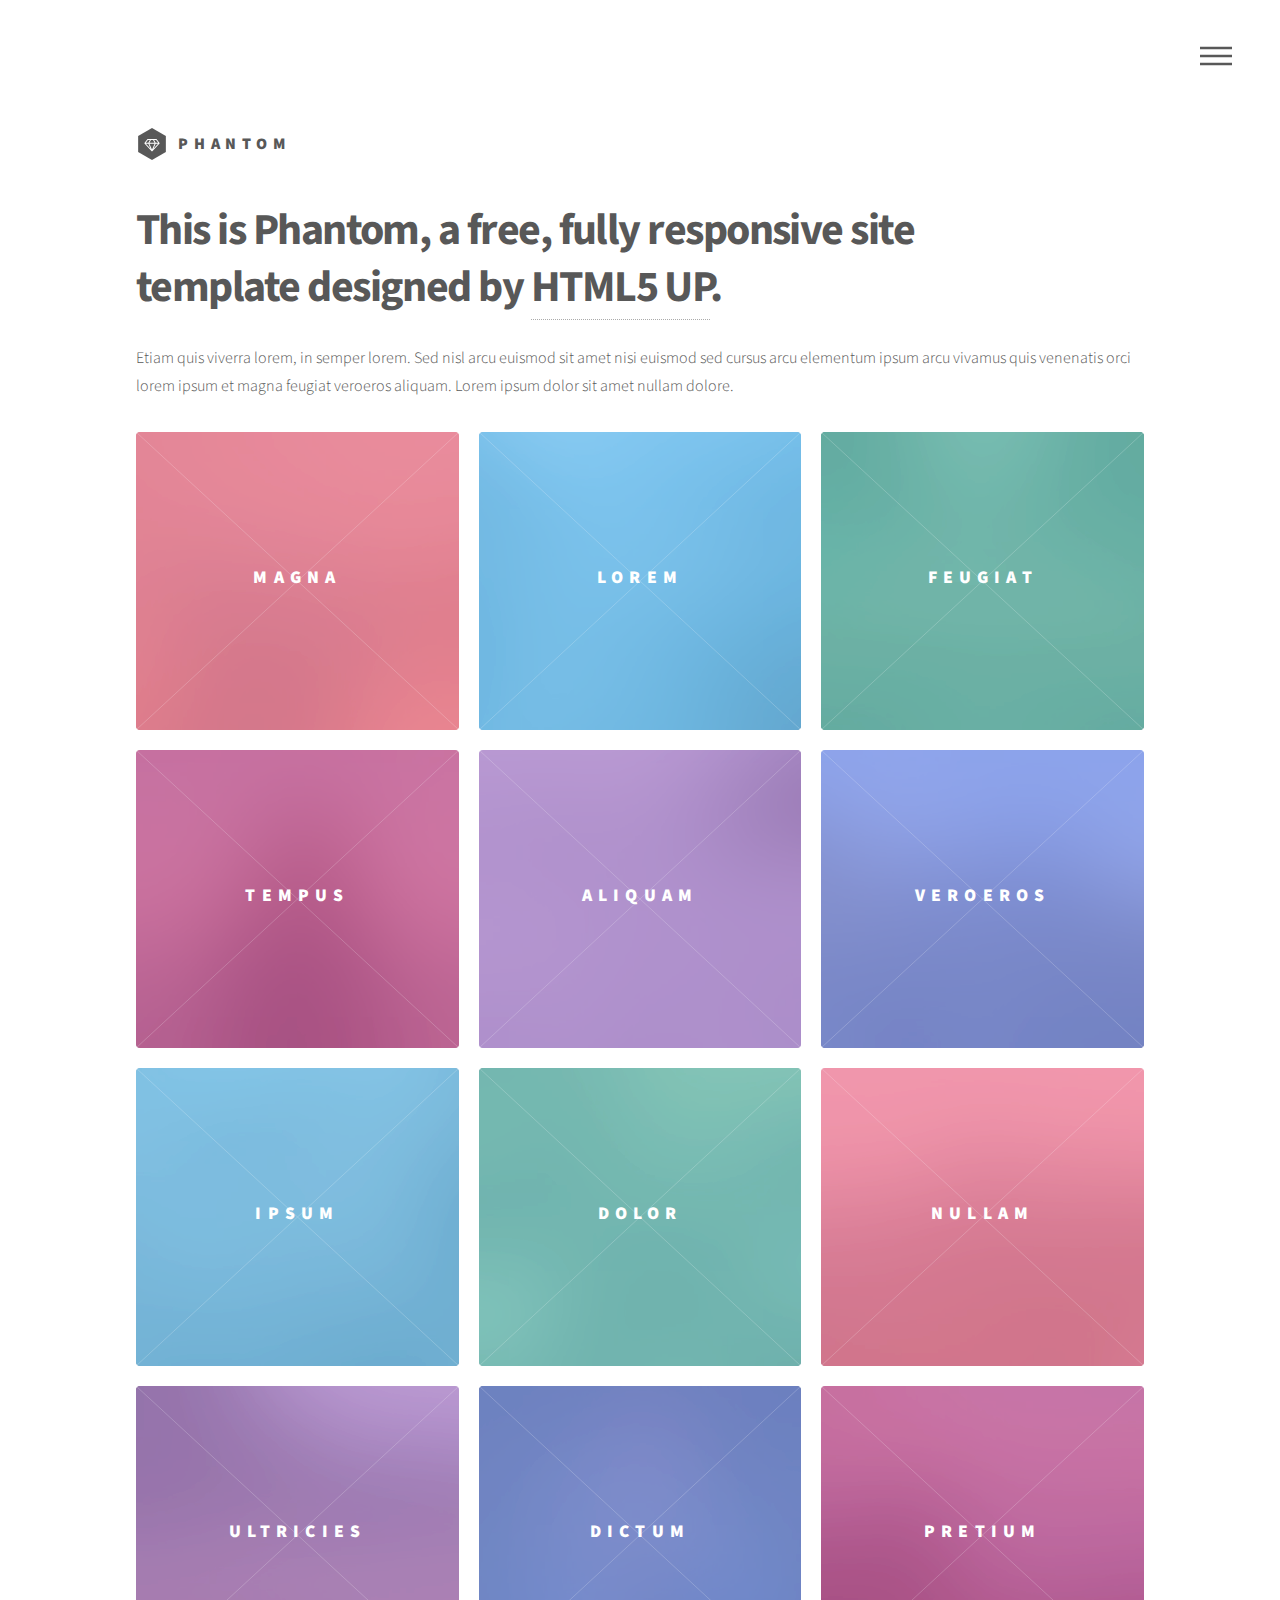
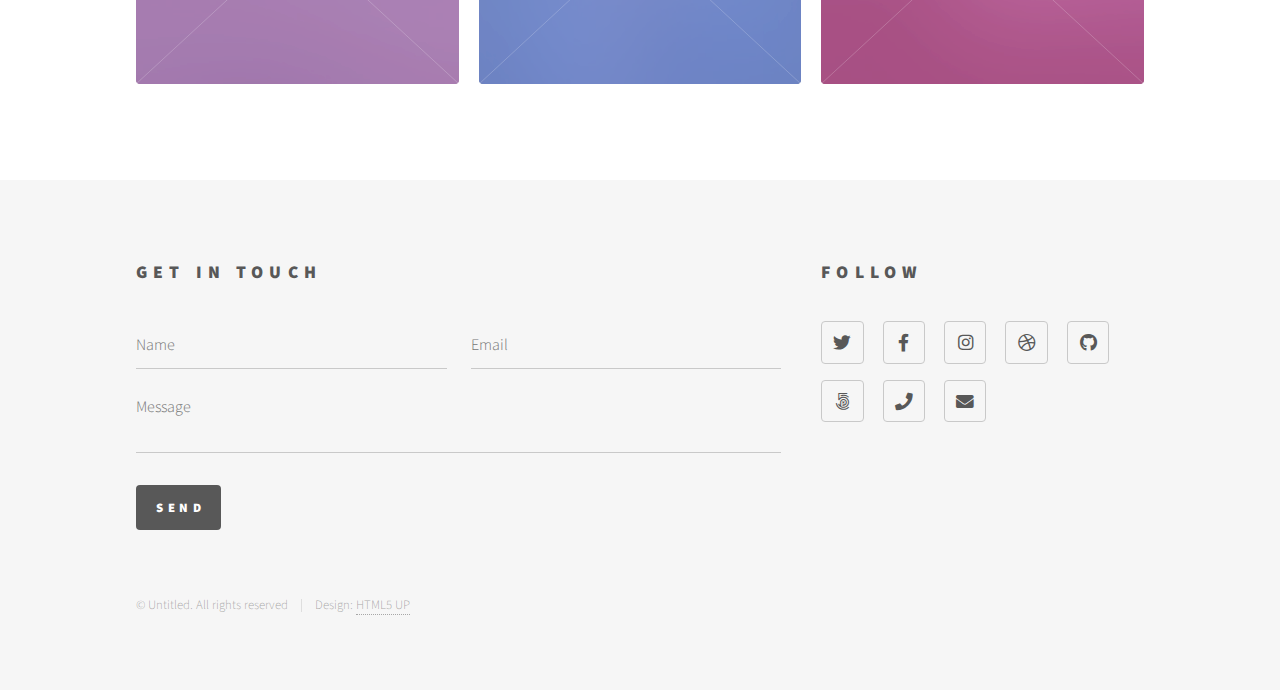
==== static/index.html @ f5cc44fc "20200305 1140" ====
<!DOCTYPE HTML>
<!--
	Phantom by HTML5 UP
	html5up.net | @ajlkn
	Free for personal and commercial use under the CCA 3.0 license (html5up.net/license)
-->
<html>
	<head>
		<title>Phantom by HTML5 UP</title>
		<meta charset="utf-8" />
		<meta name="viewport" content="width=device-width, initial-scale=1, user-scalable=no" />
		<link rel="stylesheet" href="/static/assets/css/main.css" />
		<noscript><link rel="stylesheet" href="/static/assets/css/noscript.css" /></noscript>
	</head>
	<body class="is-preload">
		<!-- Wrapper -->
			<div id="wrapper">

				<!-- Header -->
					<header id="header">
						<div class="inner">

							<!-- Logo -->
								<a href="/static/index.html" class="logo">
									<span class="symbol"><img src="/static/images/logo.svg" alt="" /></span><span class="title">Phantom</span>
								</a>

							<!-- Nav -->
								<nav>
									<ul>
										<li><a href="#menu">Menu</a></li>
									</ul>
								</nav>

						</div>
					</header>

				<!-- Menu -->
					<nav id="menu">
						<h2>Menu</h2>
						<ul>
							<li><a href="/static/index.html">Home</a></li>
							<li><a href="/static/generic.html">Ipsum veroeros</a></li>
							<li><a href="/static/generic.html">Tempus etiam</a></li>
							<li><a href="/static/generic.html">Consequat dolor</a></li>
							<li><a href="/static/elements.html">/static/elements</a></li>
						</ul>
					</nav>

				<!-- Main -->
					<div id="main">
						<div class="inner">
							<header>
								<h1>This is Phantom, a free, fully responsive site<br />
								template designed by <a href="http://html5up.net">HTML5 UP</a>.</h1>
								<p>Etiam quis viverra lorem, in semper lorem. Sed nisl arcu euismod sit amet nisi euismod sed cursus arcu elementum ipsum arcu vivamus quis venenatis orci lorem ipsum et magna feugiat veroeros aliquam. Lorem ipsum dolor sit amet nullam dolore.</p>
							</header>
							<section class="tiles">
								<article class="style1">
									<span class="image">
										<img src="/static/images/pic01.jpg" alt="" />
									</span>
									<a href="/static/generic.html">
										<h2>Magna</h2>
										<div class="content">
											<p>Sed nisl arcu euismod sit amet nisi lorem etiam dolor veroeros et feugiat.</p>
										</div>
									</a>
								</article>
								<article class="style2">
									<span class="image">
										<img src="/static/images/pic02.jpg" alt="" />
									</span>
									<a href="/static/generic.html">
										<h2>Lorem</h2>
										<div class="content">
											<p>Sed nisl arcu euismod sit amet nisi lorem etiam dolor veroeros et feugiat.</p>
										</div>
									</a>
								</article>
								<article class="style3">
									<span class="image">
										<img src="/static/images/pic03.jpg" alt="" />
									</span>
									<a href="/static/generic.html">
										<h2>Feugiat</h2>
										<div class="content">
											<p>Sed nisl arcu euismod sit amet nisi lorem etiam dolor veroeros et feugiat.</p>
										</div>
									</a>
								</article>
								<article class="style4">
									<span class="image">
										<img src="/static/images/pic04.jpg" alt="" />
									</span>
									<a href="/static/generic.html">
										<h2>Tempus</h2>
										<div class="content">
											<p>Sed nisl arcu euismod sit amet nisi lorem etiam dolor veroeros et feugiat.</p>
										</div>
									</a>
								</article>
								<article class="style5">
									<span class="image">
										<img src="/static/images/pic05.jpg" alt="" />
									</span>
									<a href="/static/generic.html">
										<h2>Aliquam</h2>
										<div class="content">
											<p>Sed nisl arcu euismod sit amet nisi lorem etiam dolor veroeros et feugiat.</p>
										</div>
									</a>
								</article>
								<article class="style6">
									<span class="image">
										<img src="/static/images/pic06.jpg" alt="" />
									</span>
									<a href="/static/generic.html">
										<h2>Veroeros</h2>
										<div class="content">
											<p>Sed nisl arcu euismod sit amet nisi lorem etiam dolor veroeros et feugiat.</p>
										</div>
									</a>
								</article>
								<article class="style2">
									<span class="image">
										<img src="/static/images/pic07.jpg" alt="" />
									</span>
									<a href="/static/generic.html">
										<h2>Ipsum</h2>
										<div class="content">
											<p>Sed nisl arcu euismod sit amet nisi lorem etiam dolor veroeros et feugiat.</p>
										</div>
									</a>
								</article>
								<article class="style3">
									<span class="image">
										<img src="/static/images/pic08.jpg" alt="" />
									</span>
									<a href="/static/generic.html">
										<h2>Dolor</h2>
										<div class="content">
											<p>Sed nisl arcu euismod sit amet nisi lorem etiam dolor veroeros et feugiat.</p>
										</div>
									</a>
								</article>
								<article class="style1">
									<span class="image">
										<img src="/static/images/pic09.jpg" alt="" />
									</span>
									<a href="/static/generic.html">
										<h2>Nullam</h2>
										<div class="content">
											<p>Sed nisl arcu euismod sit amet nisi lorem etiam dolor veroeros et feugiat.</p>
										</div>
									</a>
								</article>
								<article class="style5">
									<span class="image">
										<img src="/static/images/pic10.jpg" alt="" />
									</span>
									<a href="/static/generic.html">
										<h2>Ultricies</h2>
										<div class="content">
											<p>Sed nisl arcu euismod sit amet nisi lorem etiam dolor veroeros et feugiat.</p>
										</div>
									</a>
								</article>
								<article class="style6">
									<span class="image">
										<img src="/static/images/pic11.jpg" alt="" />
									</span>
									<a href="/static/generic.html">
										<h2>Dictum</h2>
										<div class="content">
											<p>Sed nisl arcu euismod sit amet nisi lorem etiam dolor veroeros et feugiat.</p>
										</div>
									</a>
								</article>
								<article class="style4">
									<span class="image">
										<img src="/static/images/pic12.jpg" alt="" />
									</span>
									<a href="/static/generic.html">
										<h2>Pretium</h2>
										<div class="content">
											<p>Sed nisl arcu euismod sit amet nisi lorem etiam dolor veroeros et feugiat.</p>
										</div>
									</a>
								</article>
							</section>
						</div>
					</div>

				<!-- Footer -->
					<footer id="footer">
						<div class="inner">
							<section>
								<h2>Get in touch</h2>
								<form method="post" action="#">
									<div class="fields">
										<div class="field half">
											<input type="text" name="name" id="name" placeholder="Name" />
										</div>
										<div class="field half">
											<input type="email" name="email" id="email" placeholder="Email" />
										</div>
										<div class="field">
											<textarea name="message" id="message" placeholder="Message"></textarea>
										</div>
									</div>
									<ul class="actions">
										<li><input type="submit" value="Send" class="primary" /></li>
									</ul>
								</form>
							</section>
							<section>
								<h2>Follow</h2>
								<ul class="icons">
									<li><a href="#" class="icon brands style2 fa-twitter"><span class="label">Twitter</span></a></li>
									<li><a href="#" class="icon brands style2 fa-facebook-f"><span class="label">Facebook</span></a></li>
									<li><a href="#" class="icon brands style2 fa-instagram"><span class="label">Instagram</span></a></li>
									<li><a href="#" class="icon brands style2 fa-dribbble"><span class="label">Dribbble</span></a></li>
									<li><a href="#" class="icon brands style2 fa-github"><span class="label">GitHub</span></a></li>
									<li><a href="#" class="icon brands style2 fa-500px"><span class="label">500px</span></a></li>
									<li><a href="#" class="icon solid style2 fa-phone"><span class="label">Phone</span></a></li>
									<li><a href="#" class="icon solid style2 fa-envelope"><span class="label">Email</span></a></li>
								</ul>
							</section>
							<ul class="copyright">
								<li>&copy; Untitled. All rights reserved</li><li>Design: <a href="http://html5up.net">HTML5 UP</a></li>
							</ul>
						</div>
					</footer>

			</div>

		<!-- Scripts -->
			<script src="/static/assets/js/jquery.min.js"></script>
			<script src="/static/assets/js/browser.min.js"></script>
			<script src="/static/assets/js/breakpoints.min.js"></script>
			<script src="/static/assets/js/util.js"></script>
			<script src="/static/assets/js/main.js"></script>

	</body>
</html>
---- static/assets/css/main.css ----
@import url(fontawesome-all.min.css);
@import url("https://fonts.googleapis.com/css?family=Source+Sans+Pro:300,700,900");

/*
	Phantom by HTML5 UP
	html5up.net | @ajlkn
	Free for personal and commercial use under the CCA 3.0 license (html5up.net/license)
*/

html, body, div, span, applet, object,
iframe, h1, h2, h3, h4, h5, h6, p, blockquote,
pre, a, abbr, acronym, address, big, cite,
code, del, dfn, em, img, ins, kbd, q, s, samp,
small, strike, strong, sub, sup, tt, var, b,
u, i, center, dl, dt, dd, ol, ul, li, fieldset,
form, label, legend, table, caption, tbody,
tfoot, thead, tr, th, td, article, aside,
canvas, details, embed, figure, figcaption,
footer, header, hgroup, menu, nav, output, ruby,
section, summary, time, mark, audio, video {
	margin: 0;
	padding: 0;
	border: 0;
	font-size: 100%;
	font: inherit;
	vertical-align: baseline;}

article, aside, details, figcaption, figure,
footer, header, hgroup, menu, nav, section {
	display: block;}

body {
	line-height: 1;
}

ol, ul {
	list-style: none;
}

blockquote, q {
	quotes: none;
}

	blockquote:before, blockquote:after, q:before, q:after {
		content: '';
		content: none;
	}

table {
	border-collapse: collapse;
	border-spacing: 0;
}

body {
	-webkit-text-size-adjust: none;
}

mark {
	background-color: transparent;
	color: inherit;
}

input::-moz-focus-inner {
	border: 0;
	padding: 0;
}

input, select, textarea {
	-moz-appearance: none;
	-webkit-appearance: none;
	-ms-appearance: none;
	appearance: none;
}

/* Basic */

	@-ms-viewport {
		width: device-width;
	}

	body {
		-ms-overflow-style: scrollbar;
	}

	@media screen and (max-width: 480px) {

		html, body {
			min-width: 320px;
		}

	}

	html {
		box-sizing: border-box;
	}

	*, *:before, *:after {
		box-sizing: inherit;
	}

	body {
		background: #ffffff;
	}

		body.is-preload *, body.is-preload *:before, body.is-preload *:after {
			-moz-animation: none !important;
			-webkit-animation: none !important;
			-ms-animation: none !important;
			animation: none !important;
			-moz-transition: none !important;
			-webkit-transition: none !important;
			-ms-transition: none !important;
			transition: none !important;
		}

/* Type */

	body, input, select, textarea {
		color: #585858;
		font-family: "Source Sans Pro", Helvetica, sans-serif;
		font-size: 16pt;
		font-weight: 300;
		line-height: 1.75;
	}

		@media screen and (max-width: 1680px) {

			body, input, select, textarea {
				font-size: 14pt;
			}

		}

		@media screen and (max-width: 1280px) {

			body, input, select, textarea {
				font-size: 12pt;
			}

		}

	a {
		-moz-transition: border-bottom-color 0.2s ease, color 0.2s ease;
		-webkit-transition: border-bottom-color 0.2s ease, color 0.2s ease;
		-ms-transition: border-bottom-color 0.2s ease, color 0.2s ease;
		transition: border-bottom-color 0.2s ease, color 0.2s ease;
		text-decoration: none;
		color: #585858;
		border-bottom: dotted 1px rgba(88, 88, 88, 0.5);
	}

		a:hover {
			border-bottom-color: transparent;
			color: #f2849e !important;
		}

	strong, b {
		font-weight: 900;
	}

	em, i {
		font-style: italic;
	}

	p {
		margin: 0 0 2em 0;
	}

	h1 {
		font-size: 2.75em;
		font-weight: 700;
		line-height: 1.3;
		margin: 0 0 1em 0;
		letter-spacing: -0.035em;
	}

		h1 a {
			color: inherit;
		}

		@media screen and (max-width: 736px) {

			h1 {
				font-size: 2em;
				margin: 0 0 1em 0;
			}

		}

		@media screen and (max-width: 360px) {

			h1 {
				font-size: 1.75em;
			}

		}

	h2, h3, h4, h5, h6 {
		font-weight: 900;
		line-height: 1.5;
		margin: 0 0 2em 0;
		text-transform: uppercase;
		letter-spacing: 0.35em;
	}

		h2 a, h3 a, h4 a, h5 a, h6 a {
			color: inherit;
		}

	h2 {
		font-size: 1.1em;
	}

	h3 {
		font-size: 1em;
	}

	h4 {
		font-size: 0.8em;
	}

	h5 {
		font-size: 0.8em;
	}

	h6 {
		font-size: 0.8em;
	}

	@media screen and (max-width: 980px) {

		h1 br, h2 br, h3 br, h4 br, h5 br, h6 br {
			display: none;
		}

	}

	@media screen and (max-width: 736px) {

		h2 {
			font-size: 1em;
		}

		h3 {
			font-size: 0.8em;
		}

	}

	sub {
		font-size: 0.8em;
		position: relative;
		top: 0.5em;
	}

	sup {
		font-size: 0.8em;
		position: relative;
		top: -0.5em;
	}

	blockquote {
		border-left: solid 4px #c9c9c9;
		font-style: italic;
		margin: 0 0 2em 0;
		padding: 0.5em 0 0.5em 2em;
	}

	code {
		background: rgba(144, 144, 144, 0.075);
		border-radius: 4px;
		border: solid 1px #c9c9c9;
		font-family: "Courier New", monospace;
		font-size: 0.9em;
		margin: 0 0.25em;
		padding: 0.25em 0.65em;
	}

	pre {
		-webkit-overflow-scrolling: touch;
		font-family: "Courier New", monospace;
		font-size: 0.9em;
		margin: 0 0 2em 0;
	}

		pre code {
			display: block;
			line-height: 1.75;
			padding: 1em 1.5em;
			overflow-x: auto;
		}

	hr {
		border: 0;
		border-bottom: solid 1px #c9c9c9;
		margin: 2em 0;
	}

		hr.major {
			margin: 3em 0;
		}

	.align-left {
		text-align: left;
	}

	.align-center {
		text-align: center;
	}

	.align-right {
		text-align: right;
	}

/* Row */

	.row {
		display: flex;
		flex-wrap: wrap;
		box-sizing: border-box;
		align-items: stretch;
	}

		.row > * {
			box-sizing: border-box;
		}

		.row.gtr-uniform > * > :last-child {
			margin-bottom: 0;
		}

		.row.aln-left {
			justify-content: flex-start;
		}

		.row.aln-center {
			justify-content: center;
		}

		.row.aln-right {
			justify-content: flex-end;
		}

		.row.aln-top {
			align-items: flex-start;
		}

		.row.aln-middle {
			align-items: center;
		}

		.row.aln-bottom {
			align-items: flex-end;
		}

		.row > .imp {
			order: -1;
		}

		.row > .col-1 {
			width: 8.33333%;
		}

		.row > .off-1 {
			margin-left: 8.33333%;
		}

		.row > .col-2 {
			width: 16.66667%;
		}

		.row > .off-2 {
			margin-left: 16.66667%;
		}

		.row > .col-3 {
			width: 25%;
		}

		.row > .off-3 {
			margin-left: 25%;
		}

		.row > .col-4 {
			width: 33.33333%;
		}

		.row > .off-4 {
			margin-left: 33.33333%;
		}

		.row > .col-5 {
			width: 41.66667%;
		}

		.row > .off-5 {
			margin-left: 41.66667%;
		}

		.row > .col-6 {
			width: 50%;
		}

		.row > .off-6 {
			margin-left: 50%;
		}

		.row > .col-7 {
			width: 58.33333%;
		}

		.row > .off-7 {
			margin-left: 58.33333%;
		}

		.row > .col-8 {
			width: 66.66667%;
		}

		.row > .off-8 {
			margin-left: 66.66667%;
		}

		.row > .col-9 {
			width: 75%;
		}

		.row > .off-9 {
			margin-left: 75%;
		}

		.row > .col-10 {
			width: 83.33333%;
		}

		.row > .off-10 {
			margin-left: 83.33333%;
		}

		.row > .col-11 {
			width: 91.66667%;
		}

		.row > .off-11 {
			margin-left: 91.66667%;
		}

		.row > .col-12 {
			width: 100%;
		}

		.row > .off-12 {
			margin-left: 100%;
		}

		.row.gtr-0 {
			margin-top: 0;
			margin-left: 0em;
		}

			.row.gtr-0 > * {
				padding: 0 0 0 0em;
			}

			.row.gtr-0.gtr-uniform {
				margin-top: 0em;
			}

				.row.gtr-0.gtr-uniform > * {
					padding-top: 0em;
				}

		.row.gtr-25 {
			margin-top: 0;
			margin-left: -0.5em;
		}

			.row.gtr-25 > * {
				padding: 0 0 0 0.5em;
			}

			.row.gtr-25.gtr-uniform {
				margin-top: -0.5em;
			}

				.row.gtr-25.gtr-uniform > * {
					padding-top: 0.5em;
				}

		.row.gtr-50 {
			margin-top: 0;
			margin-left: -1em;
		}

			.row.gtr-50 > * {
				padding: 0 0 0 1em;
			}

			.row.gtr-50.gtr-uniform {
				margin-top: -1em;
			}

				.row.gtr-50.gtr-uniform > * {
					padding-top: 1em;
				}

		.row {
			margin-top: 0;
			margin-left: -2em;
		}

			.row > * {
				padding: 0 0 0 2em;
			}

			.row.gtr-uniform {
				margin-top: -2em;
			}

				.row.gtr-uniform > * {
					padding-top: 2em;
				}

		.row.gtr-150 {
			margin-top: 0;
			margin-left: -3em;
		}

			.row.gtr-150 > * {
				padding: 0 0 0 3em;
			}

			.row.gtr-150.gtr-uniform {
				margin-top: -3em;
			}

				.row.gtr-150.gtr-uniform > * {
					padding-top: 3em;
				}

		.row.gtr-200 {
			margin-top: 0;
			margin-left: -4em;
		}

			.row.gtr-200 > * {
				padding: 0 0 0 4em;
			}

			.row.gtr-200.gtr-uniform {
				margin-top: -4em;
			}

				.row.gtr-200.gtr-uniform > * {
					padding-top: 4em;
				}

		@media screen and (max-width: 1680px) {

			.row {
				display: flex;
				flex-wrap: wrap;
				box-sizing: border-box;
				align-items: stretch;
			}

				.row > * {
					box-sizing: border-box;
				}

				.row.gtr-uniform > * > :last-child {
					margin-bottom: 0;
				}

				.row.aln-left {
					justify-content: flex-start;
				}

				.row.aln-center {
					justify-content: center;
				}

				.row.aln-right {
					justify-content: flex-end;
				}

				.row.aln-top {
					align-items: flex-start;
				}

				.row.aln-middle {
					align-items: center;
				}

				.row.aln-bottom {
					align-items: flex-end;
				}

				.row > .imp-xlarge {
					order: -1;
				}

				.row > .col-1-xlarge {
					width: 8.33333%;
				}

				.row > .off-1-xlarge {
					margin-left: 8.33333%;
				}

				.row > .col-2-xlarge {
					width: 16.66667%;
				}

				.row > .off-2-xlarge {
					margin-left: 16.66667%;
				}

				.row > .col-3-xlarge {
					width: 25%;
				}

				.row > .off-3-xlarge {
					margin-left: 25%;
				}

				.row > .col-4-xlarge {
					width: 33.33333%;
				}

				.row > .off-4-xlarge {
					margin-left: 33.33333%;
				}

				.row > .col-5-xlarge {
					width: 41.66667%;
				}

				.row > .off-5-xlarge {
					margin-left: 41.66667%;
				}

				.row > .col-6-xlarge {
					width: 50%;
				}

				.row > .off-6-xlarge {
					margin-left: 50%;
				}

				.row > .col-7-xlarge {
					width: 58.33333%;
				}

				.row > .off-7-xlarge {
					margin-left: 58.33333%;
				}

				.row > .col-8-xlarge {
					width: 66.66667%;
				}

				.row > .off-8-xlarge {
					margin-left: 66.66667%;
				}

				.row > .col-9-xlarge {
					width: 75%;
				}

				.row > .off-9-xlarge {
					margin-left: 75%;
				}

				.row > .col-10-xlarge {
					width: 83.33333%;
				}

				.row > .off-10-xlarge {
					margin-left: 83.33333%;
				}

				.row > .col-11-xlarge {
					width: 91.66667%;
				}

				.row > .off-11-xlarge {
					margin-left: 91.66667%;
				}

				.row > .col-12-xlarge {
					width: 100%;
				}

				.row > .off-12-xlarge {
					margin-left: 100%;
				}

				.row.gtr-0 {
					margin-top: 0;
					margin-left: 0em;
				}

					.row.gtr-0 > * {
						padding: 0 0 0 0em;
					}

					.row.gtr-0.gtr-uniform {
						margin-top: 0em;
					}

						.row.gtr-0.gtr-uniform > * {
							padding-top: 0em;
						}

				.row.gtr-25 {
					margin-top: 0;
					margin-left: -0.5em;
				}

					.row.gtr-25 > * {
						padding: 0 0 0 0.5em;
					}

					.row.gtr-25.gtr-uniform {
						margin-top: -0.5em;
					}

						.row.gtr-25.gtr-uniform > * {
							padding-top: 0.5em;
						}

				.row.gtr-50 {
					margin-top: 0;
					margin-left: -1em;
				}

					.row.gtr-50 > * {
						padding: 0 0 0 1em;
					}

					.row.gtr-50.gtr-uniform {
						margin-top: -1em;
					}

						.row.gtr-50.gtr-uniform > * {
							padding-top: 1em;
						}

				.row {
					margin-top: 0;
					margin-left: -2em;
				}

					.row > * {
						padding: 0 0 0 2em;
					}

					.row.gtr-uniform {
						margin-top: -2em;
					}

						.row.gtr-uniform > * {
							padding-top: 2em;
						}

				.row.gtr-150 {
					margin-top: 0;
					margin-left: -3em;
				}

					.row.gtr-150 > * {
						padding: 0 0 0 3em;
					}

					.row.gtr-150.gtr-uniform {
						margin-top: -3em;
					}

						.row.gtr-150.gtr-uniform > * {
							padding-top: 3em;
						}

				.row.gtr-200 {
					margin-top: 0;
					margin-left: -4em;
				}

					.row.gtr-200 > * {
						padding: 0 0 0 4em;
					}

					.row.gtr-200.gtr-uniform {
						margin-top: -4em;
					}

						.row.gtr-200.gtr-uniform > * {
							padding-top: 4em;
						}

		}

		@media screen and (max-width: 1280px) {

			.row {
				display: flex;
				flex-wrap: wrap;
				box-sizing: border-box;
				align-items: stretch;
			}

				.row > * {
					box-sizing: border-box;
				}

				.row.gtr-uniform > * > :last-child {
					margin-bottom: 0;
				}

				.row.aln-left {
					justify-content: flex-start;
				}

				.row.aln-center {
					justify-content: center;
				}

				.row.aln-right {
					justify-content: flex-end;
				}

				.row.aln-top {
					align-items: flex-start;
				}

				.row.aln-middle {
					align-items: center;
				}

				.row.aln-bottom {
					align-items: flex-end;
				}

				.row > .imp-large {
					order: -1;
				}

				.row > .col-1-large {
					width: 8.33333%;
				}

				.row > .off-1-large {
					margin-left: 8.33333%;
				}

				.row > .col-2-large {
					width: 16.66667%;
				}

				.row > .off-2-large {
					margin-left: 16.66667%;
				}

				.row > .col-3-large {
					width: 25%;
				}

				.row > .off-3-large {
					margin-left: 25%;
				}

				.row > .col-4-large {
					width: 33.33333%;
				}

				.row > .off-4-large {
					margin-left: 33.33333%;
				}

				.row > .col-5-large {
					width: 41.66667%;
				}

				.row > .off-5-large {
					margin-left: 41.66667%;
				}

				.row > .col-6-large {
					width: 50%;
				}

				.row > .off-6-large {
					margin-left: 50%;
				}

				.row > .col-7-large {
					width: 58.33333%;
				}

				.row > .off-7-large {
					margin-left: 58.33333%;
				}

				.row > .col-8-large {
					width: 66.66667%;
				}

				.row > .off-8-large {
					margin-left: 66.66667%;
				}

				.row > .col-9-large {
					width: 75%;
				}

				.row > .off-9-large {
					margin-left: 75%;
				}

				.row > .col-10-large {
					width: 83.33333%;
				}

				.row > .off-10-large {
					margin-left: 83.33333%;
				}

				.row > .col-11-large {
					width: 91.66667%;
				}

				.row > .off-11-large {
					margin-left: 91.66667%;
				}

				.row > .col-12-large {
					width: 100%;
				}

				.row > .off-12-large {
					margin-left: 100%;
				}

				.row.gtr-0 {
					margin-top: 0;
					margin-left: 0em;
				}

					.row.gtr-0 > * {
						padding: 0 0 0 0em;
					}

					.row.gtr-0.gtr-uniform {
						margin-top: 0em;
					}

						.row.gtr-0.gtr-uniform > * {
							padding-top: 0em;
						}

				.row.gtr-25 {
					margin-top: 0;
					margin-left: -0.5em;
				}

					.row.gtr-25 > * {
						padding: 0 0 0 0.5em;
					}

					.row.gtr-25.gtr-uniform {
						margin-top: -0.5em;
					}

						.row.gtr-25.gtr-uniform > * {
							padding-top: 0.5em;
						}

				.row.gtr-50 {
					margin-top: 0;
					margin-left: -1em;
				}

					.row.gtr-50 > * {
						padding: 0 0 0 1em;
					}

					.row.gtr-50.gtr-uniform {
						margin-top: -1em;
					}

						.row.gtr-50.gtr-uniform > * {
							padding-top: 1em;
						}

				.row {
					margin-top: 0;
					margin-left: -2em;
				}

					.row > * {
						padding: 0 0 0 2em;
					}

					.row.gtr-uniform {
						margin-top: -2em;
					}

						.row.gtr-uniform > * {
							padding-top: 2em;
						}

				.row.gtr-150 {
					margin-top: 0;
					margin-left: -3em;
				}

					.row.gtr-150 > * {
						padding: 0 0 0 3em;
					}

					.row.gtr-150.gtr-uniform {
						margin-top: -3em;
					}

						.row.gtr-150.gtr-uniform > * {
							padding-top: 3em;
						}

				.row.gtr-200 {
					margin-top: 0;
					margin-left: -4em;
				}

					.row.gtr-200 > * {
						padding: 0 0 0 4em;
					}

					.row.gtr-200.gtr-uniform {
						margin-top: -4em;
					}

						.row.gtr-200.gtr-uniform > * {
							padding-top: 4em;
						}

		}

		@media screen and (max-width: 980px) {

			.row {
				display: flex;
				flex-wrap: wrap;
				box-sizing: border-box;
				align-items: stretch;
			}

				.row > * {
					box-sizing: border-box;
				}

				.row.gtr-uniform > * > :last-child {
					margin-bottom: 0;
				}

				.row.aln-left {
					justify-content: flex-start;
				}

				.row.aln-center {
					justify-content: center;
				}

				.row.aln-right {
					justify-content: flex-end;
				}

				.row.aln-top {
					align-items: flex-start;
				}

				.row.aln-middle {
					align-items: center;
				}

				.row.aln-bottom {
					align-items: flex-end;
				}

				.row > .imp-medium {
					order: -1;
				}

				.row > .col-1-medium {
					width: 8.33333%;
				}

				.row > .off-1-medium {
					margin-left: 8.33333%;
				}

				.row > .col-2-medium {
					width: 16.66667%;
				}

				.row > .off-2-medium {
					margin-left: 16.66667%;
				}

				.row > .col-3-medium {
					width: 25%;
				}

				.row > .off-3-medium {
					margin-left: 25%;
				}

				.row > .col-4-medium {
					width: 33.33333%;
				}

				.row > .off-4-medium {
					margin-left: 33.33333%;
				}

				.row > .col-5-medium {
					width: 41.66667%;
				}

				.row > .off-5-medium {
					margin-left: 41.66667%;
				}

				.row > .col-6-medium {
					width: 50%;
				}

				.row > .off-6-medium {
					margin-left: 50%;
				}

				.row > .col-7-medium {
					width: 58.33333%;
				}

				.row > .off-7-medium {
					margin-left: 58.33333%;
				}

				.row > .col-8-medium {
					width: 66.66667%;
				}

				.row > .off-8-medium {
					margin-left: 66.66667%;
				}

				.row > .col-9-medium {
					width: 75%;
				}

				.row > .off-9-medium {
					margin-left: 75%;
				}

				.row > .col-10-medium {
					width: 83.33333%;
				}

				.row > .off-10-medium {
					margin-left: 83.33333%;
				}

				.row > .col-11-medium {
					width: 91.66667%;
				}

				.row > .off-11-medium {
					margin-left: 91.66667%;
				}

				.row > .col-12-medium {
					width: 100%;
				}

				.row > .off-12-medium {
					margin-left: 100%;
				}

				.row.gtr-0 {
					margin-top: 0;
					margin-left: 0em;
				}

					.row.gtr-0 > * {
						padding: 0 0 0 0em;
					}

					.row.gtr-0.gtr-uniform {
						margin-top: 0em;
					}

						.row.gtr-0.gtr-uniform > * {
							padding-top: 0em;
						}

				.row.gtr-25 {
					margin-top: 0;
					margin-left: -0.375em;
				}

					.row.gtr-25 > * {
						padding: 0 0 0 0.375em;
					}

					.row.gtr-25.gtr-uniform {
						margin-top: -0.375em;
					}

						.row.gtr-25.gtr-uniform > * {
							padding-top: 0.375em;
						}

				.row.gtr-50 {
					margin-top: 0;
					margin-left: -0.75em;
				}

					.row.gtr-50 > * {
						padding: 0 0 0 0.75em;
					}

					.row.gtr-50.gtr-uniform {
						margin-top: -0.75em;
					}

						.row.gtr-50.gtr-uniform > * {
							padding-top: 0.75em;
						}

				.row {
					margin-top: 0;
					margin-left: -1.5em;
				}

					.row > * {
						padding: 0 0 0 1.5em;
					}

					.row.gtr-uniform {
						margin-top: -1.5em;
					}

						.row.gtr-uniform > * {
							padding-top: 1.5em;
						}

				.row.gtr-150 {
					margin-top: 0;
					margin-left: -2.25em;
				}

					.row.gtr-150 > * {
						padding: 0 0 0 2.25em;
					}

					.row.gtr-150.gtr-uniform {
						margin-top: -2.25em;
					}

						.row.gtr-150.gtr-uniform > * {
							padding-top: 2.25em;
						}

				.row.gtr-200 {
					margin-top: 0;
					margin-left: -3em;
				}

					.row.gtr-200 > * {
						padding: 0 0 0 3em;
					}

					.row.gtr-200.gtr-uniform {
						margin-top: -3em;
					}

						.row.gtr-200.gtr-uniform > * {
							padding-top: 3em;
						}

		}

		@media screen and (max-width: 736px) {

			.row {
				display: flex;
				flex-wrap: wrap;
				box-sizing: border-box;
				align-items: stretch;
			}

				.row > * {
					box-sizing: border-box;
				}

				.row.gtr-uniform > * > :last-child {
					margin-bottom: 0;
				}

				.row.aln-left {
					justify-content: flex-start;
				}

				.row.aln-center {
					justify-content: center;
				}

				.row.aln-right {
					justify-content: flex-end;
				}

				.row.aln-top {
					align-items: flex-start;
				}

				.row.aln-middle {
					align-items: center;
				}

				.row.aln-bottom {
					align-items: flex-end;
				}

				.row > .imp-small {
					order: -1;
				}

				.row > .col-1-small {
					width: 8.33333%;
				}

				.row > .off-1-small {
					margin-left: 8.33333%;
				}

				.row > .col-2-small {
					width: 16.66667%;
				}

				.row > .off-2-small {
					margin-left: 16.66667%;
				}

				.row > .col-3-small {
					width: 25%;
				}

				.row > .off-3-small {
					margin-left: 25%;
				}

				.row > .col-4-small {
					width: 33.33333%;
				}

				.row > .off-4-small {
					margin-left: 33.33333%;
				}

				.row > .col-5-small {
					width: 41.66667%;
				}

				.row > .off-5-small {
					margin-left: 41.66667%;
				}

				.row > .col-6-small {
					width: 50%;
				}

				.row > .off-6-small {
					margin-left: 50%;
				}

				.row > .col-7-small {
					width: 58.33333%;
				}

				.row > .off-7-small {
					margin-left: 58.33333%;
				}

				.row > .col-8-small {
					width: 66.66667%;
				}

				.row > .off-8-small {
					margin-left: 66.66667%;
				}

				.row > .col-9-small {
					width: 75%;
				}

				.row > .off-9-small {
					margin-left: 75%;
				}

				.row > .col-10-small {
					width: 83.33333%;
				}

				.row > .off-10-small {
					margin-left: 83.33333%;
				}

				.row > .col-11-small {
					width: 91.66667%;
				}

				.row > .off-11-small {
					margin-left: 91.66667%;
				}

				.row > .col-12-small {
					width: 100%;
				}

				.row > .off-12-small {
					margin-left: 100%;
				}

				.row.gtr-0 {
					margin-top: 0;
					margin-left: 0em;
				}

					.row.gtr-0 > * {
						padding: 0 0 0 0em;
					}

					.row.gtr-0.gtr-uniform {
						margin-top: 0em;
					}

						.row.gtr-0.gtr-uniform > * {
							padding-top: 0em;
						}

				.row.gtr-25 {
					margin-top: 0;
					margin-left: -0.25em;
				}

					.row.gtr-25 > * {
						padding: 0 0 0 0.25em;
					}

					.row.gtr-25.gtr-uniform {
						margin-top: -0.25em;
					}

						.row.gtr-25.gtr-uniform > * {
							padding-top: 0.25em;
						}

				.row.gtr-50 {
					margin-top: 0;
					margin-left: -0.5em;
				}

					.row.gtr-50 > * {
						padding: 0 0 0 0.5em;
					}

					.row.gtr-50.gtr-uniform {
						margin-top: -0.5em;
					}

						.row.gtr-50.gtr-uniform > * {
							padding-top: 0.5em;
						}

				.row {
					margin-top: 0;
					margin-left: -1em;
				}

					.row > * {
						padding: 0 0 0 1em;
					}

					.row.gtr-uniform {
						margin-top: -1em;
					}

						.row.gtr-uniform > * {
							padding-top: 1em;
						}

				.row.gtr-150 {
					margin-top: 0;
					margin-left: -1.5em;
				}

					.row.gtr-150 > * {
						padding: 0 0 0 1.5em;
					}

					.row.gtr-150.gtr-uniform {
						margin-top: -1.5em;
					}

						.row.gtr-150.gtr-uniform > * {
							padding-top: 1.5em;
						}

				.row.gtr-200 {
					margin-top: 0;
					margin-left: -2em;
				}

					.row.gtr-200 > * {
						padding: 0 0 0 2em;
					}

					.row.gtr-200.gtr-uniform {
						margin-top: -2em;
					}

						.row.gtr-200.gtr-uniform > * {
							padding-top: 2em;
						}

		}

		@media screen and (max-width: 480px) {

			.row {
				display: flex;
				flex-wrap: wrap;
				box-sizing: border-box;
				align-items: stretch;
			}

				.row > * {
					box-sizing: border-box;
				}

				.row.gtr-uniform > * > :last-child {
					margin-bottom: 0;
				}

				.row.aln-left {
					justify-content: flex-start;
				}

				.row.aln-center {
					justify-content: center;
				}

				.row.aln-right {
					justify-content: flex-end;
				}

				.row.aln-top {
					align-items: flex-start;
				}

				.row.aln-middle {
					align-items: center;
				}

				.row.aln-bottom {
					align-items: flex-end;
				}

				.row > .imp-xsmall {
					order: -1;
				}

				.row > .col-1-xsmall {
					width: 8.33333%;
				}

				.row > .off-1-xsmall {
					margin-left: 8.33333%;
				}

				.row > .col-2-xsmall {
					width: 16.66667%;
				}

				.row > .off-2-xsmall {
					margin-left: 16.66667%;
				}

				.row > .col-3-xsmall {
					width: 25%;
				}

				.row > .off-3-xsmall {
					margin-left: 25%;
				}

				.row > .col-4-xsmall {
					width: 33.33333%;
				}

				.row > .off-4-xsmall {
					margin-left: 33.33333%;
				}

				.row > .col-5-xsmall {
					width: 41.66667%;
				}

				.row > .off-5-xsmall {
					margin-left: 41.66667%;
				}

				.row > .col-6-xsmall {
					width: 50%;
				}

				.row > .off-6-xsmall {
					margin-left: 50%;
				}

				.row > .col-7-xsmall {
					width: 58.33333%;
				}

				.row > .off-7-xsmall {
					margin-left: 58.33333%;
				}

				.row > .col-8-xsmall {
					width: 66.66667%;
				}

				.row > .off-8-xsmall {
					margin-left: 66.66667%;
				}

				.row > .col-9-xsmall {
					width: 75%;
				}

				.row > .off-9-xsmall {
					margin-left: 75%;
				}

				.row > .col-10-xsmall {
					width: 83.33333%;
				}

				.row > .off-10-xsmall {
					margin-left: 83.33333%;
				}

				.row > .col-11-xsmall {
					width: 91.66667%;
				}

				.row > .off-11-xsmall {
					margin-left: 91.66667%;
				}

				.row > .col-12-xsmall {
					width: 100%;
				}

				.row > .off-12-xsmall {
					margin-left: 100%;
				}

				.row.gtr-0 {
					margin-top: 0;
					margin-left: 0em;
				}

					.row.gtr-0 > * {
						padding: 0 0 0 0em;
					}

					.row.gtr-0.gtr-uniform {
						margin-top: 0em;
					}

						.row.gtr-0.gtr-uniform > * {
							padding-top: 0em;
						}

				.row.gtr-25 {
					margin-top: 0;
					margin-left: -0.25em;
				}

					.row.gtr-25 > * {
						padding: 0 0 0 0.25em;
					}

					.row.gtr-25.gtr-uniform {
						margin-top: -0.25em;
					}

						.row.gtr-25.gtr-uniform > * {
							padding-top: 0.25em;
						}

				.row.gtr-50 {
					margin-top: 0;
					margin-left: -0.5em;
				}

					.row.gtr-50 > * {
						padding: 0 0 0 0.5em;
					}

					.row.gtr-50.gtr-uniform {
						margin-top: -0.5em;
					}

						.row.gtr-50.gtr-uniform > * {
							padding-top: 0.5em;
						}

				.row {
					margin-top: 0;
					margin-left: -1em;
				}

					.row > * {
						padding: 0 0 0 1em;
					}

					.row.gtr-uniform {
						margin-top: -1em;
					}

						.row.gtr-uniform > * {
							padding-top: 1em;
						}

				.row.gtr-150 {
					margin-top: 0;
					margin-left: -1.5em;
				}

					.row.gtr-150 > * {
						padding: 0 0 0 1.5em;
					}

					.row.gtr-150.gtr-uniform {
						margin-top: -1.5em;
					}

						.row.gtr-150.gtr-uniform > * {
							padding-top: 1.5em;
						}

				.row.gtr-200 {
					margin-top: 0;
					margin-left: -2em;
				}

					.row.gtr-200 > * {
						padding: 0 0 0 2em;
					}

					.row.gtr-200.gtr-uniform {
						margin-top: -2em;
					}

						.row.gtr-200.gtr-uniform > * {
							padding-top: 2em;
						}

		}

/* Section/Article */

	section.special, article.special {
		text-align: center;
	}

	header p {
		margin-top: -1em;
	}

	@media screen and (max-width: 736px) {

		header p {
			margin-top: 0;
		}

	}

/* Icon */

	.icon {
		text-decoration: none;
		border-bottom: none;
		position: relative;
	}

		.icon:before {
			-moz-osx-font-smoothing: grayscale;
			-webkit-font-smoothing: antialiased;
			display: inline-block;
			font-style: normal;
			font-variant: normal;
			text-rendering: auto;
			line-height: 1;
			text-transform: none !important;
			font-family: 'Font Awesome 5 Free';
			font-weight: 400;
		}

		.icon > .label {
			display: none;
		}

		.icon:before {
			line-height: inherit;
		}

		.icon.solid:before {
			font-weight: 900;
		}

		.icon.brands:before {
			font-family: 'Font Awesome 5 Brands';
		}

		.icon.style2 {
			-moz-transition: background-color 0.2s ease-in-out, color 0.2s ease-in-out, border-color 0.2s ease-in-out;
			-webkit-transition: background-color 0.2s ease-in-out, color 0.2s ease-in-out, border-color 0.2s ease-in-out;
			-ms-transition: background-color 0.2s ease-in-out, color 0.2s ease-in-out, border-color 0.2s ease-in-out;
			transition: background-color 0.2s ease-in-out, color 0.2s ease-in-out, border-color 0.2s ease-in-out;
			background-color: transparent;
			border: solid 1px #c9c9c9;
			border-radius: 4px;
			width: 2.65em;
			height: 2.65em;
			display: inline-block;
			text-align: center;
			line-height: 2.65em;
			color: inherit;
		}

			.icon.style2:before {
				font-size: 1.1em;
			}

			.icon.style2:hover {
				color: #f2849e;
				border-color: #f2849e;
			}

			.icon.style2:active {
				background-color: rgba(242, 132, 158, 0.1);
			}

/* List */

	ol {
		list-style: decimal;
		margin: 0 0 2em 0;
		padding-left: 1.25em;
	}

		ol li {
			padding-left: 0.25em;
		}

	ul {
		list-style: disc;
		margin: 0 0 2em 0;
		padding-left: 1em;
	}

		ul li {
			padding-left: 0.5em;
		}

		ul.alt {
			list-style: none;
			padding-left: 0;
		}

			ul.alt li {
				border-top: solid 1px #c9c9c9;
				padding: 0.5em 0;
			}

				ul.alt li:first-child {
					border-top: 0;
					padding-top: 0;
				}

	dl {
		margin: 0 0 2em 0;
	}

		dl dt {
			display: block;
			font-weight: 900;
			margin: 0 0 1em 0;
		}

		dl dd {
			margin-left: 2em;
		}

/* Actions */

	ul.actions {
		display: -moz-flex;
		display: -webkit-flex;
		display: -ms-flex;
		display: flex;
		cursor: default;
		list-style: none;
		margin-left: -1em;
		padding-left: 0;
	}

		ul.actions li {
			padding: 0 0 0 1em;
			vertical-align: middle;
		}

		ul.actions.special {
			-moz-justify-content: center;
			-webkit-justify-content: center;
			-ms-justify-content: center;
			justify-content: center;
			width: 100%;
			margin-left: 0;
		}

			ul.actions.special li:first-child {
				padding-left: 0;
			}

		ul.actions.stacked {
			-moz-flex-direction: column;
			-webkit-flex-direction: column;
			-ms-flex-direction: column;
			flex-direction: column;
			margin-left: 0;
		}

			ul.actions.stacked li {
				padding: 1.3em 0 0 0;
			}

				ul.actions.stacked li:first-child {
					padding-top: 0;
				}

		ul.actions.fit {
			width: calc(100% + 1em);
		}

			ul.actions.fit li {
				-moz-flex-grow: 1;
				-webkit-flex-grow: 1;
				-ms-flex-grow: 1;
				flex-grow: 1;
				-moz-flex-shrink: 1;
				-webkit-flex-shrink: 1;
				-ms-flex-shrink: 1;
				flex-shrink: 1;
				width: 100%;
			}

				ul.actions.fit li > * {
					width: 100%;
				}

			ul.actions.fit.stacked {
				width: 100%;
			}

		@media screen and (max-width: 480px) {

			ul.actions:not(.fixed) {
				-moz-flex-direction: column;
				-webkit-flex-direction: column;
				-ms-flex-direction: column;
				flex-direction: column;
				margin-left: 0;
				width: 100% !important;
			}

				ul.actions:not(.fixed) li {
					-moz-flex-grow: 1;
					-webkit-flex-grow: 1;
					-ms-flex-grow: 1;
					flex-grow: 1;
					-moz-flex-shrink: 1;
					-webkit-flex-shrink: 1;
					-ms-flex-shrink: 1;
					flex-shrink: 1;
					padding: 1em 0 0 0;
					text-align: center;
					width: 100%;
				}

					ul.actions:not(.fixed) li > * {
						width: 100%;
					}

					ul.actions:not(.fixed) li:first-child {
						padding-top: 0;
					}

					ul.actions:not(.fixed) li input[type="submit"],
					ul.actions:not(.fixed) li input[type="reset"],
					ul.actions:not(.fixed) li input[type="button"],
					ul.actions:not(.fixed) li button,
					ul.actions:not(.fixed) li .button {
						width: 100%;
					}

						ul.actions:not(.fixed) li input[type="submit"].icon:before,
						ul.actions:not(.fixed) li input[type="reset"].icon:before,
						ul.actions:not(.fixed) li input[type="button"].icon:before,
						ul.actions:not(.fixed) li button.icon:before,
						ul.actions:not(.fixed) li .button.icon:before {
							margin-left: -0.5rem;
						}

		}

/* Icons */

	ul.icons {
		cursor: default;
		list-style: none;
		padding-left: 0;
		margin: -1em 0 2em -1em;
	}

		ul.icons li {
			display: inline-block;
			padding: 1em 0 0 1em;
		}

/* Form */

	form {
		margin: 0 0 2em 0;
		overflow-x: hidden;
	}

		form > :last-child {
			margin-bottom: 0;
		}

		form > .fields {
			display: -moz-flex;
			display: -webkit-flex;
			display: -ms-flex;
			display: flex;
			-moz-flex-wrap: wrap;
			-webkit-flex-wrap: wrap;
			-ms-flex-wrap: wrap;
			flex-wrap: wrap;
			width: calc(100% + 3em);
			margin: -1.5em 0 2em -1.5em;
		}

			form > .fields > .field {
				-moz-flex-grow: 0;
				-webkit-flex-grow: 0;
				-ms-flex-grow: 0;
				flex-grow: 0;
				-moz-flex-shrink: 0;
				-webkit-flex-shrink: 0;
				-ms-flex-shrink: 0;
				flex-shrink: 0;
				padding: 1.5em 0 0 1.5em;
				width: calc(100% - 1.5em);
			}

				form > .fields > .field.half {
					width: calc(50% - 0.75em);
				}

				form > .fields > .field.third {
					width: calc(100%/3 - 0.5em);
				}

				form > .fields > .field.quarter {
					width: calc(25% - 0.375em);
				}

		@media screen and (max-width: 480px) {

			form > .fields {
				width: calc(100% + 3em);
				margin: -1.5em 0 2em -1.5em;
			}

				form > .fields > .field {
					padding: 1.5em 0 0 1.5em;
					width: calc(100% - 1.5em);
				}

					form > .fields > .field.half {
						width: calc(100% - 1.5em);
					}

					form > .fields > .field.third {
						width: calc(100% - 1.5em);
					}

					form > .fields > .field.quarter {
						width: calc(100% - 1.5em);
					}

		}

	label {
		display: block;
		font-size: 0.9em;
		font-weight: 900;
		margin: 0 0 1em 0;
	}

	input[type="text"],
	input[type="password"],
	input[type="email"],
	input[type="tel"],
	select,
	textarea {
		-moz-appearance: none;
		-webkit-appearance: none;
		-ms-appearance: none;
		appearance: none;
		background-color: transparent;
		border: none;
		border-radius: 0;
		border-bottom: solid 1px #c9c9c9;
		color: inherit;
		display: block;
		outline: 0;
		padding: 0;
		text-decoration: none;
		width: 100%;
	}

		input[type="text"]:invalid,
		input[type="password"]:invalid,
		input[type="email"]:invalid,
		input[type="tel"]:invalid,
		select:invalid,
		textarea:invalid {
			box-shadow: none;
		}

		input[type="text"]:focus,
		input[type="password"]:focus,
		input[type="email"]:focus,
		input[type="tel"]:focus,
		select:focus,
		textarea:focus {
			border-bottom-color: #f2849e;
			box-shadow: inset 0 -1px 0 0 #f2849e;
		}

	select {
		background-image: url("data:image/svg+xml;charset=utf8,%3Csvg xmlns='http://www.w3.org/2000/svg' width='40' height='40' preserveAspectRatio='none' viewBox='0 0 40 40'%3E%3Cpath d='M9.4,12.3l10.4,10.4l10.4-10.4c0.2-0.2,0.5-0.4,0.9-0.4c0.3,0,0.6,0.1,0.9,0.4l3.3,3.3c0.2,0.2,0.4,0.5,0.4,0.9 c0,0.4-0.1,0.6-0.4,0.9L20.7,31.9c-0.2,0.2-0.5,0.4-0.9,0.4c-0.3,0-0.6-0.1-0.9-0.4L4.3,17.3c-0.2-0.2-0.4-0.5-0.4-0.9 c0-0.4,0.1-0.6,0.4-0.9l3.3-3.3c0.2-0.2,0.5-0.4,0.9-0.4S9.1,12.1,9.4,12.3z' fill='%23c9c9c9' /%3E%3C/svg%3E");
		background-size: 1.25rem;
		background-repeat: no-repeat;
		background-position: calc(100% - 1rem) center;
		height: 3em;
		padding-right: 3em;
		text-overflow: ellipsis;
	}

		select option {
			background: #ffffff;
		}

		select:focus::-ms-value {
			background-color: transparent;
		}

		select::-ms-expand {
			display: none;
		}

	input[type="text"],
	input[type="password"],
	input[type="email"],
	select {
		height: 3em;
	}

	textarea {
		padding: 0;
		min-height: 3.75em;
	}

	input[type="checkbox"],
	input[type="radio"] {
		-moz-appearance: none;
		-webkit-appearance: none;
		-ms-appearance: none;
		appearance: none;
		display: block;
		float: left;
		margin-right: -2em;
		opacity: 0;
		width: 1em;
		z-index: -1;
	}

		input[type="checkbox"] + label,
		input[type="radio"] + label {
			text-decoration: none;
			color: #585858;
			cursor: pointer;
			display: inline-block;
			font-size: 1em;
			font-weight: 300;
			padding-left: 2.55em;
			padding-right: 0.75em;
			position: relative;
		}

			input[type="checkbox"] + label:before,
			input[type="radio"] + label:before {
				-moz-osx-font-smoothing: grayscale;
				-webkit-font-smoothing: antialiased;
				display: inline-block;
				font-style: normal;
				font-variant: normal;
				text-rendering: auto;
				line-height: 1;
				text-transform: none !important;
				font-family: 'Font Awesome 5 Free';
				font-weight: 900;
			}

			input[type="checkbox"] + label:before,
			input[type="radio"] + label:before {
				border-radius: 4px;
				border: solid 1px #c9c9c9;
				content: '';
				display: inline-block;
				font-size: 0.8em;
				height: 2.25em;
				left: 0;
				line-height: 2.25em;
				position: absolute;
				text-align: center;
				top: 0;
				width: 2.25em;
			}

		input[type="checkbox"]:checked + label:before,
		input[type="radio"]:checked + label:before {
			background: #585858;
			border-color: #585858;
			color: #ffffff;
			content: '\f00c';
		}

		input[type="checkbox"]:focus + label:before,
		input[type="radio"]:focus + label:before {
			border-color: #f2849e;
			box-shadow: 0 0 0 1px #f2849e;
		}

	input[type="checkbox"] + label:before {
		border-radius: 4px;
	}

	input[type="radio"] + label:before {
		border-radius: 100%;
	}

/* Box */

	.box {
		border-radius: 4px;
		border: solid 1px #c9c9c9;
		margin-bottom: 2em;
		padding: 1.5em;
	}

		.box > :last-child,
		.box > :last-child > :last-child,
		.box > :last-child > :last-child > :last-child {
			margin-bottom: 0;
		}

		.box.alt {
			border: 0;
			border-radius: 0;
			padding: 0;
		}

/* Image */

	.image {
		border-radius: 4px;
		border: 0;
		display: inline-block;
		position: relative;
	}

		.image img {
			border-radius: 4px;
			display: block;
		}

		.image.left, .image.right {
			max-width: 40%;
		}

			.image.left img, .image.right img {
				width: 100%;
			}

		.image.left {
			float: left;
			padding: 0 1.5em 1em 0;
			top: 0.25em;
		}

		.image.right {
			float: right;
			padding: 0 0 1em 1.5em;
			top: 0.25em;
		}

		.image.fit {
			display: block;
			margin: 0 0 2em 0;
			width: 100%;
		}

			.image.fit img {
				width: 100%;
			}

		.image.main {
			display: block;
			margin: 0 0 3em 0;
			width: 100%;
		}

			.image.main img {
				width: 100%;
			}

			@media screen and (max-width: 736px) {

				.image.main {
					margin: 0 0 2em 0;
				}

			}

/* Table */

	.table-wrapper {
		-webkit-overflow-scrolling: touch;
		overflow-x: auto;
	}

	table {
		margin: 0 0 2em 0;
		width: 100%;
	}

		table tbody tr {
			border: solid 1px #c9c9c9;
			border-left: 0;
			border-right: 0;
		}

			table tbody tr:nth-child(2n + 1) {
				background-color: rgba(144, 144, 144, 0.075);
			}

		table td {
			padding: 0.75em 0.75em;
		}

		table th {
			font-size: 0.9em;
			font-weight: 900;
			padding: 0 0.75em 0.75em 0.75em;
			text-align: left;
		}

		table thead {
			border-bottom: solid 2px #c9c9c9;
		}

		table tfoot {
			border-top: solid 2px #c9c9c9;
		}

		table.alt {
			border-collapse: separate;
		}

			table.alt tbody tr td {
				border: solid 1px #c9c9c9;
				border-left-width: 0;
				border-top-width: 0;
			}

				table.alt tbody tr td:first-child {
					border-left-width: 1px;
				}

			table.alt tbody tr:first-child td {
				border-top-width: 1px;
			}

			table.alt thead {
				border-bottom: 0;
			}

			table.alt tfoot {
				border-top: 0;
			}

/* Button */

	input[type="submit"],
	input[type="reset"],
	input[type="button"],
	button,
	.button {
		-moz-appearance: none;
		-webkit-appearance: none;
		-ms-appearance: none;
		appearance: none;
		-moz-transition: background-color 0.2s ease-in-out, color 0.2s ease-in-out, box-shadow 0.2s ease-in-out;
		-webkit-transition: background-color 0.2s ease-in-out, color 0.2s ease-in-out, box-shadow 0.2s ease-in-out;
		-ms-transition: background-color 0.2s ease-in-out, color 0.2s ease-in-out, box-shadow 0.2s ease-in-out;
		transition: background-color 0.2s ease-in-out, color 0.2s ease-in-out, box-shadow 0.2s ease-in-out;
		background-color: transparent;
		border-radius: 4px;
		border: 0;
		box-shadow: inset 0 0 0 2px #585858;
		color: #585858 !important;
		cursor: pointer;
		display: inline-block;
		font-size: 0.8em;
		font-weight: 900;
		height: 3.5em;
		letter-spacing: 0.35em;
		line-height: 3.45em;
		overflow: hidden;
		padding: 0 1.25em 0 1.6em;
		text-align: center;
		text-decoration: none;
		text-overflow: ellipsis;
		text-transform: uppercase;
		white-space: nowrap;
	}

		input[type="submit"].icon:before,
		input[type="reset"].icon:before,
		input[type="button"].icon:before,
		button.icon:before,
		.button.icon:before {
			margin-right: 0.5em;
		}

		input[type="submit"].fit,
		input[type="reset"].fit,
		input[type="button"].fit,
		button.fit,
		.button.fit {
			width: 100%;
		}

		input[type="submit"]:hover,
		input[type="reset"]:hover,
		input[type="button"]:hover,
		button:hover,
		.button:hover {
			color: #f2849e !important;
			box-shadow: inset 0 0 0 2px #f2849e;
		}

		input[type="submit"]:active,
		input[type="reset"]:active,
		input[type="button"]:active,
		button:active,
		.button:active {
			background-color: rgba(242, 132, 158, 0.1);
		}

		input[type="submit"].small,
		input[type="reset"].small,
		input[type="button"].small,
		button.small,
		.button.small {
			font-size: 0.6em;
		}

		input[type="submit"].large,
		input[type="reset"].large,
		input[type="button"].large,
		button.large,
		.button.large {
			font-size: 1em;
		}

		input[type="submit"].primary,
		input[type="reset"].primary,
		input[type="button"].primary,
		button.primary,
		.button.primary {
			box-shadow: none;
			background-color: #585858;
			color: #ffffff !important;
		}

			input[type="submit"].primary:hover,
			input[type="reset"].primary:hover,
			input[type="button"].primary:hover,
			button.primary:hover,
			.button.primary:hover {
				background-color: #f2849e;
			}

			input[type="submit"].primary:active,
			input[type="reset"].primary:active,
			input[type="button"].primary:active,
			button.primary:active,
			.button.primary:active {
				background-color: #ee5f81;
			}

		input[type="submit"].disabled, input[type="submit"]:disabled,
		input[type="reset"].disabled,
		input[type="reset"]:disabled,
		input[type="button"].disabled,
		input[type="button"]:disabled,
		button.disabled,
		button:disabled,
		.button.disabled,
		.button:disabled {
			pointer-events: none;
			opacity: 0.25;
		}

/* Tiles */

	.tiles {
		display: -moz-flex;
		display: -webkit-flex;
		display: -ms-flex;
		display: flex;
		-moz-flex-wrap: wrap;
		-webkit-flex-wrap: wrap;
		-ms-flex-wrap: wrap;
		flex-wrap: wrap;
		postiion: relative;
		margin: -2.5em 0 0 -2.5em;
	}

		.tiles article {
			-moz-transition: -moz-transform 0.5s ease, opacity 0.5s ease;
			-webkit-transition: -webkit-transform 0.5s ease, opacity 0.5s ease;
			-ms-transition: -ms-transform 0.5s ease, opacity 0.5s ease;
			transition: transform 0.5s ease, opacity 0.5s ease;
			position: relative;
			width: calc(33.33333% - 2.5em);
			margin: 2.5em 0 0 2.5em;
		}

			.tiles article > .image {
				-moz-transition: -moz-transform 0.5s ease;
				-webkit-transition: -webkit-transform 0.5s ease;
				-ms-transition: -ms-transform 0.5s ease;
				transition: transform 0.5s ease;
				position: relative;
				display: block;
				width: 100%;
				border-radius: 4px;
				overflow: hidden;
			}

				.tiles article > .image img {
					display: block;
					width: 100%;
				}

				.tiles article > .image:before {
					pointer-events: none;
					-moz-transition: background-color 0.5s ease, opacity 0.5s ease;
					-webkit-transition: background-color 0.5s ease, opacity 0.5s ease;
					-ms-transition: background-color 0.5s ease, opacity 0.5s ease;
					transition: background-color 0.5s ease, opacity 0.5s ease;
					content: '';
					display: block;
					position: absolute;
					top: 0;
					left: 0;
					width: 100%;
					height: 100%;
					opacity: 1.0;
					z-index: 1;
					opacity: 0.8;
				}

				.tiles article > .image:after {
					pointer-events: none;
					-moz-transition: opacity 0.5s ease;
					-webkit-transition: opacity 0.5s ease;
					-ms-transition: opacity 0.5s ease;
					transition: opacity 0.5s ease;
					content: '';
					display: block;
					position: absolute;
					top: 0;
					left: 0;
					width: 100%;
					height: 100%;
					background-image: url("data:image/svg+xml;charset=utf8,%3Csvg xmlns='http://www.w3.org/2000/svg' width='100' height='100' viewBox='0 0 100 100' preserveAspectRatio='none'%3E%3Cstyle%3Eline %7B stroke-width: 0.25px%3B stroke: %23ffffff%3B %7D%3C/style%3E%3Cline x1='0' y1='0' x2='100' y2='100' /%3E%3Cline x1='100' y1='0' x2='0' y2='100' /%3E%3C/svg%3E");
					background-position: center;
					background-repeat: no-repeat;
					background-size: 100% 100%;
					opacity: 0.25;
					z-index: 2;
				}

			.tiles article > a {
				display: -moz-flex;
				display: -webkit-flex;
				display: -ms-flex;
				display: flex;
				-moz-flex-direction: column;
				-webkit-flex-direction: column;
				-ms-flex-direction: column;
				flex-direction: column;
				-moz-align-items: center;
				-webkit-align-items: center;
				-ms-align-items: center;
				align-items: center;
				-moz-justify-content: center;
				-webkit-justify-content: center;
				-ms-justify-content: center;
				justify-content: center;
				-moz-transition: background-color 0.5s ease, -moz-transform 0.5s ease;
				-webkit-transition: background-color 0.5s ease, -webkit-transform 0.5s ease;
				-ms-transition: background-color 0.5s ease, -ms-transform 0.5s ease;
				transition: background-color 0.5s ease, transform 0.5s ease;
				position: absolute;
				top: 0;
				left: 0;
				width: 100%;
				height: 100%;
				padding: 1em;
				border-radius: 4px;
				border-bottom: 0;
				color: #ffffff;
				text-align: center;
				text-decoration: none;
				z-index: 3;
			}

				.tiles article > a > :last-child {
					margin: 0;
				}

				.tiles article > a:hover {
					color: #ffffff !important;
				}

				.tiles article > a h2 {
					margin: 0;
				}

				.tiles article > a .content {
					-moz-transition: max-height 0.5s ease, opacity 0.5s ease;
					-webkit-transition: max-height 0.5s ease, opacity 0.5s ease;
					-ms-transition: max-height 0.5s ease, opacity 0.5s ease;
					transition: max-height 0.5s ease, opacity 0.5s ease;
					width: 100%;
					max-height: 0;
					line-height: 1.5;
					margin-top: 0.35em;
					opacity: 0;
				}

					.tiles article > a .content > :last-child {
						margin-bottom: 0;
					}

			.tiles article.style1 > .image:before {
				background-color: #f2849e;
			}

			.tiles article.style2 > .image:before {
				background-color: #7ecaf6;
			}

			.tiles article.style3 > .image:before {
				background-color: #7bd0c1;
			}

			.tiles article.style4 > .image:before {
				background-color: #c75b9b;
			}

			.tiles article.style5 > .image:before {
				background-color: #ae85ca;
			}

			.tiles article.style6 > .image:before {
				background-color: #8499e7;
			}

			body:not(.is-touch) .tiles article:hover > .image {
				-moz-transform: scale(1.1);
				-webkit-transform: scale(1.1);
				-ms-transform: scale(1.1);
				transform: scale(1.1);
			}

				body:not(.is-touch) .tiles article:hover > .image:before {
					background-color: #333333;
					opacity: 0.35;
				}

				body:not(.is-touch) .tiles article:hover > .image:after {
					opacity: 0;
				}

			body:not(.is-touch) .tiles article:hover .content {
				max-height: 15em;
				opacity: 1;
			}

		* + .tiles {
			margin-top: 2em;
		}

		body.is-preload .tiles article {
			-moz-transform: scale(0.9);
			-webkit-transform: scale(0.9);
			-ms-transform: scale(0.9);
			transform: scale(0.9);
			opacity: 0;
		}

		body.is-touch .tiles article .content {
			max-height: 15em;
			opacity: 1;
		}

		@media screen and (max-width: 1280px) {

			.tiles {
				margin: -1.25em 0 0 -1.25em;
			}

				.tiles article {
					width: calc(33.33333% - 1.25em);
					margin: 1.25em 0 0 1.25em;
				}

		}

		@media screen and (max-width: 980px) {

			.tiles {
				margin: -2.5em 0 0 -2.5em;
			}

				.tiles article {
					width: calc(50% - 2.5em);
					margin: 2.5em 0 0 2.5em;
				}

		}

		@media screen and (max-width: 736px) {

			.tiles {
				margin: -1.25em 0 0 -1.25em;
			}

				.tiles article {
					width: calc(50% - 1.25em);
					margin: 1.25em 0 0 1.25em;
				}

					.tiles article:hover > .image {
						-moz-transform: scale(1.0);
						-webkit-transform: scale(1.0);
						-ms-transform: scale(1.0);
						transform: scale(1.0);
					}

		}

		@media screen and (max-width: 480px) {

			.tiles {
				margin: 0;
			}

				.tiles article {
					width: 100%;
					margin: 1.25em 0 0 0;
				}

		}

/* Header */

	#header {
		padding: 8em 0 0.1em 0 ;
	}

		#header .logo {
			display: block;
			border-bottom: 0;
			color: inherit;
			font-weight: 900;
			letter-spacing: 0.35em;
			margin: 0 0 2.5em 0;
			text-decoration: none;
			text-transform: uppercase;
			display: inline-block;
		}

			#header .logo > * {
				display: inline-block;
				vertical-align: middle;
			}

			#header .logo .symbol {
				margin-right: 0.65em;
			}

				#header .logo .symbol img {
					display: block;
					width: 2em;
					height: 2em;
				}

		#header nav {
			position: fixed;
			right: 2em;
			top: 2em;
			z-index: 10000;
		}

			#header nav ul {
				display: -moz-flex;
				display: -webkit-flex;
				display: -ms-flex;
				display: flex;
				-moz-align-items: center;
				-webkit-align-items: center;
				-ms-align-items: center;
				align-items: center;
				list-style: none;
				margin: 0;
				padding: 0;
			}

				#header nav ul li {
					display: block;
					padding: 0;
				}

					#header nav ul li a {
						display: block;
						position: relative;
						height: 3em;
						line-height: 3em;
						padding: 0 1.5em;
						background-color: rgba(255, 255, 255, 0.5);
						border-radius: 4px;
						border: 0;
						font-size: 0.8em;
						font-weight: 900;
						letter-spacing: 0.35em;
						text-transform: uppercase;
					}

					#header nav ul li a[href="#menu"] {
						-webkit-tap-highlight-color: transparent;
						width: 4em;
						text-indent: 4em;
						font-size: 1em;
						overflow: hidden;
						padding: 0;
						white-space: nowrap;
					}

						#header nav ul li a[href="#menu"]:before, #header nav ul li a[href="#menu"]:after {
							-moz-transition: opacity 0.2s ease;
							-webkit-transition: opacity 0.2s ease;
							-ms-transition: opacity 0.2s ease;
							transition: opacity 0.2s ease;
							content: '';
							display: block;
							position: absolute;
							top: 0;
							left: 0;
							width: 100%;
							height: 100%;
							background-position: center;
							background-repeat: no-repeat;
							background-size: 2em 2em;
						}

						#header nav ul li a[href="#menu"]:before {
							background-image: url("data:image/svg+xml;charset=utf8,%3Csvg xmlns='http://www.w3.org/2000/svg' width='100' height='100' viewBox='0 0 100 100' preserveAspectRatio='none'%3E%3Cstyle%3Eline %7B stroke-width: 8px%3B stroke: %23f2849e%3B %7D%3C/style%3E%3Cline x1='0' y1='25' x2='100' y2='25' /%3E%3Cline x1='0' y1='50' x2='100' y2='50' /%3E%3Cline x1='0' y1='75' x2='100' y2='75' /%3E%3C/svg%3E");
							opacity: 0;
						}

						#header nav ul li a[href="#menu"]:after {
							background-image: url("data:image/svg+xml;charset=utf8,%3Csvg xmlns='http://www.w3.org/2000/svg' width='100' height='100' viewBox='0 0 100 100' preserveAspectRatio='none'%3E%3Cstyle%3Eline %7B stroke-width: 8px%3B stroke: %23585858%3B %7D%3C/style%3E%3Cline x1='0' y1='25' x2='100' y2='25' /%3E%3Cline x1='0' y1='50' x2='100' y2='50' /%3E%3Cline x1='0' y1='75' x2='100' y2='75' /%3E%3C/svg%3E");
							opacity: 1;
						}

						#header nav ul li a[href="#menu"]:hover:before {
							opacity: 1;
						}

						#header nav ul li a[href="#menu"]:hover:after {
							opacity: 0;
						}

		@media screen and (max-width: 736px) {

			#header {
				padding: 4em 0 0.1em 0 ;
			}

				#header nav {
					right: 0.5em;
					top: 0.5em;
				}

					#header nav ul li a[href="#menu"]:before, #header nav ul li a[href="#menu"]:after {
						background-size: 1.5em 1.5em;
					}

		}

/* Menu */

	#wrapper {
		-moz-transition: opacity 0.45s ease;
		-webkit-transition: opacity 0.45s ease;
		-ms-transition: opacity 0.45s ease;
		transition: opacity 0.45s ease;
		opacity: 1;
	}

	#menu {
		-moz-transform: translateX(22em);
		-webkit-transform: translateX(22em);
		-ms-transform: translateX(22em);
		transform: translateX(22em);
		-moz-transition: -moz-transform 0.45s ease, visibility 0.45s;
		-webkit-transition: -webkit-transform 0.45s ease, visibility 0.45s;
		-ms-transition: -ms-transform 0.45s ease, visibility 0.45s;
		transition: transform 0.45s ease, visibility 0.45s;
		position: fixed;
		top: 0;
		right: 0;
		width: 22em;
		max-width: 80%;
		height: 100%;
		-webkit-overflow-scrolling: touch;
		background: #585858;
		color: #ffffff;
		cursor: default;
		visibility: hidden;
		z-index: 10002;
	}

		#menu > .inner {
			-moz-transition: opacity 0.45s ease;
			-webkit-transition: opacity 0.45s ease;
			-ms-transition: opacity 0.45s ease;
			transition: opacity 0.45s ease;
			-webkit-overflow-scrolling: touch;
			position: absolute;
			top: 0;
			left: 0;
			width: 100%;
			height: 100%;
			padding: 2.75em;
			opacity: 0;
			overflow-y: auto;
		}

			#menu > .inner > ul {
				list-style: none;
				margin: 0 0 1em 0;
				padding: 0;
			}

				#menu > .inner > ul > li {
					padding: 0;
					border-top: solid 1px rgba(255, 255, 255, 0.15);
				}

					#menu > .inner > ul > li a {
						display: block;
						padding: 1em 0;
						line-height: 1.5;
						border: 0;
						color: inherit;
					}

					#menu > .inner > ul > li:first-child {
						border-top: 0;
						margin-top: -1em;
					}

		#menu > .close {
			-moz-transition: opacity 0.45s ease, -moz-transform 0.45s ease;
			-webkit-transition: opacity 0.45s ease, -webkit-transform 0.45s ease;
			-ms-transition: opacity 0.45s ease, -ms-transform 0.45s ease;
			transition: opacity 0.45s ease, transform 0.45s ease;
			-moz-transform: scale(0.25) rotate(180deg);
			-webkit-transform: scale(0.25) rotate(180deg);
			-ms-transform: scale(0.25) rotate(180deg);
			transform: scale(0.25) rotate(180deg);
			-webkit-tap-highlight-color: transparent;
			display: block;
			position: absolute;
			top: 2em;
			left: -6em;
			width: 6em;
			text-indent: 6em;
			height: 3em;
			border: 0;
			font-size: 1em;
			opacity: 0;
			overflow: hidden;
			padding: 0;
			white-space: nowrap;
		}

			#menu > .close:before, #menu > .close:after {
				-moz-transition: opacity 0.2s ease;
				-webkit-transition: opacity 0.2s ease;
				-ms-transition: opacity 0.2s ease;
				transition: opacity 0.2s ease;
				content: '';
				display: block;
				position: absolute;
				top: 0;
				left: 0;
				width: 100%;
				height: 100%;
				background-position: center;
				background-repeat: no-repeat;
				background-size: 2em 2em;
			}

			#menu > .close:before {
				background-image: url("data:image/svg+xml;charset=utf8,%3Csvg xmlns='http://www.w3.org/2000/svg' width='100' height='100' viewBox='0 0 100 100' preserveAspectRatio='none'%3E%3Cstyle%3Eline %7B stroke-width: 8px%3B stroke: %23f2849e%3B %7D%3C/style%3E%3Cline x1='15' y1='15' x2='85' y2='85' /%3E%3Cline x1='85' y1='15' x2='15' y2='85' /%3E%3C/svg%3E");
				opacity: 0;
			}

			#menu > .close:after {
				background-image: url("data:image/svg+xml;charset=utf8,%3Csvg xmlns='http://www.w3.org/2000/svg' width='100' height='100' viewBox='0 0 100 100' preserveAspectRatio='none'%3E%3Cstyle%3Eline %7B stroke-width: 8px%3B stroke: %23585858%3B %7D%3C/style%3E%3Cline x1='15' y1='15' x2='85' y2='85' /%3E%3Cline x1='85' y1='15' x2='15' y2='85' /%3E%3C/svg%3E");
				opacity: 1;
			}

			#menu > .close:hover:before {
				opacity: 1;
			}

			#menu > .close:hover:after {
				opacity: 0;
			}

		@media screen and (max-width: 736px) {

			#menu {
				-moz-transform: translateX(16.5em);
				-webkit-transform: translateX(16.5em);
				-ms-transform: translateX(16.5em);
				transform: translateX(16.5em);
				width: 16.5em;
			}

				#menu > .inner {
					padding: 2.75em 1.5em;
				}

				#menu > .close {
					top: 0.5em;
					left: -4.25em;
					width: 4.25em;
					text-indent: 4.25em;
				}

					#menu > .close:before, #menu > .close:after {
						background-size: 1.5em 1.5em;
					}

		}

	body.is-menu-visible #wrapper {
		pointer-events: none;
		cursor: default;
		opacity: 0.25;
	}

	body.is-menu-visible #menu {
		-moz-transform: translateX(0);
		-webkit-transform: translateX(0);
		-ms-transform: translateX(0);
		transform: translateX(0);
		visibility: visible;
	}

		body.is-menu-visible #menu > * {
			opacity: 1;
		}

		body.is-menu-visible #menu .close {
			-moz-transform: scale(1.0) rotate(0deg);
			-webkit-transform: scale(1.0) rotate(0deg);
			-ms-transform: scale(1.0) rotate(0deg);
			transform: scale(1.0) rotate(0deg);
			opacity: 1;
		}

/* Main */

	#main {
		padding: 0em 0 6em 0 ;
	}

		@media screen and (max-width: 736px) {

			#main {
				padding: 0em 0 4em 0 ;
			}

		}

/* Footer */

	#footer {
		padding: 5em 0 6em 0 ;
		background-color: #f6f6f6;
	}

		#footer > .inner {
			display: -moz-flex;
			display: -webkit-flex;
			display: -ms-flex;
			display: flex;
			-moz-flex-wrap: wrap;
			-webkit-flex-wrap: wrap;
			-ms-flex-wrap: wrap;
			flex-wrap: wrap;
			-moz-flex-direction: row;
			-webkit-flex-direction: row;
			-ms-flex-direction: row;
			flex-direction: row;
		}

			#footer > .inner > * > :last-child {
				margin-bottom: 0;
			}

			#footer > .inner section:nth-child(1) {
				width: calc(66% - 2.5em);
				margin-right: 2.5em;
			}

			#footer > .inner section:nth-child(2) {
				width: calc(33% - 2.5em);
				margin-left: 2.5em;
			}

			#footer > .inner .copyright {
				width: 100%;
				padding: 0;
				margin-top: 5em;
				list-style: none;
				font-size: 0.8em;
				color: rgba(88, 88, 88, 0.5);
			}

				#footer > .inner .copyright a {
					color: inherit;
				}

				#footer > .inner .copyright li {
					display: inline-block;
					border-left: solid 1px rgba(88, 88, 88, 0.15);
					line-height: 1;
					padding: 0 0 0 1em;
					margin: 0 0 0 1em;
				}

					#footer > .inner .copyright li:first-child {
						border-left: 0;
						padding-left: 0;
						margin-left: 0;
					}

		@media screen and (max-width: 1280px) {

			#footer {
				padding: 5em 0 3em 0 ;
			}

				#footer > .inner section:nth-child(1) {
					width: calc(66% - 1.25em);
					margin-right: 1.25em;
				}

				#footer > .inner section:nth-child(2) {
					width: calc(33% - 1.25em);
					margin-left: 1.25em;
				}

		}

		@media screen and (max-width: 980px) {

			#footer > .inner section:nth-child(1) {
				width: 66%;
				margin-right: 0;
			}

			#footer > .inner section:nth-child(2) {
				width: calc(33% - 2.5em);
				margin-left: 2.5em;
			}

		}

		@media screen and (max-width: 736px) {

			#footer {
				padding: 3em 0 1em 0 ;
			}

				#footer > .inner {
					-moz-flex-direction: column;
					-webkit-flex-direction: column;
					-ms-flex-direction: column;
					flex-direction: column;
				}

					#footer > .inner section:nth-child(1) {
						width: 100%;
						margin-right: 0;
						margin: 3em 0 0 0;
					}

					#footer > .inner section:nth-child(2) {
						-moz-order: -1;
						-webkit-order: -1;
						-ms-order: -1;
						order: -1;
						width: 100%;
						margin-left: 0;
					}

					#footer > .inner .copyright {
						margin-top: 3em;
					}

		}

		@media screen and (max-width: 480px) {

			#footer > .inner .copyright {
				margin-top: 3em;
			}

				#footer > .inner .copyright li {
					border-left: 0;
					padding-left: 0;
					margin: 0.75em 0 0 0;
					display: block;
					line-height: inherit;
				}

					#footer > .inner .copyright li:first-child {
						margin-top: 0;
					}

		}

/* Wrapper */

	#wrapper > * > .inner {
		width: 100%;
		max-width: 68em;
		margin: 0 auto;
		padding: 0 2.5em;
	}

		@media screen and (max-width: 736px) {

			#wrapper > * > .inner {
				padding: 0 1.25em;
			}

		}
---- static/assets/css/noscript.css ----
/*
	Phantom by HTML5 UP
	html5up.net | @ajlkn
	Free for personal and commercial use under the CCA 3.0 license (html5up.net/license)
*/

/* Tiles */

	body.is-preload .tiles article {
		-moz-transform: none;
		-webkit-transform: none;
		-ms-transform: none;
		transform: none;
		opacity: 1;
	}
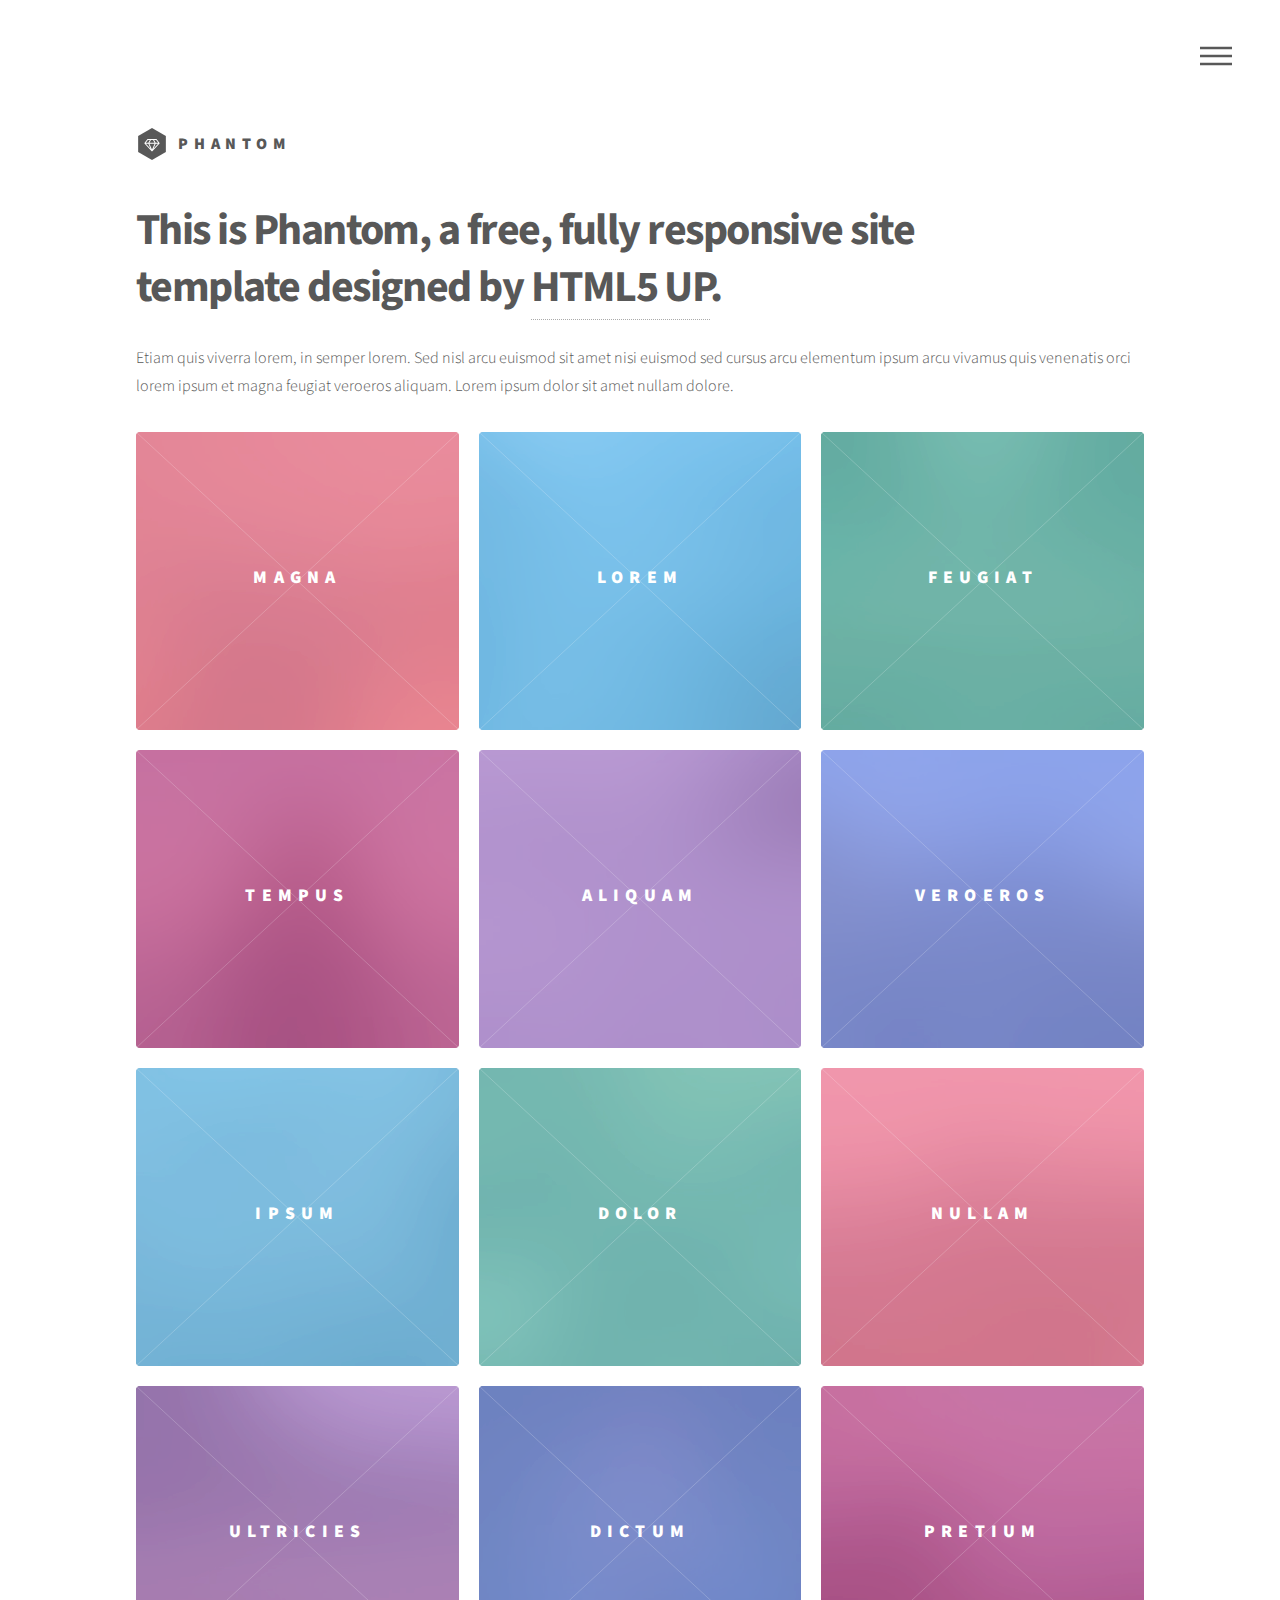
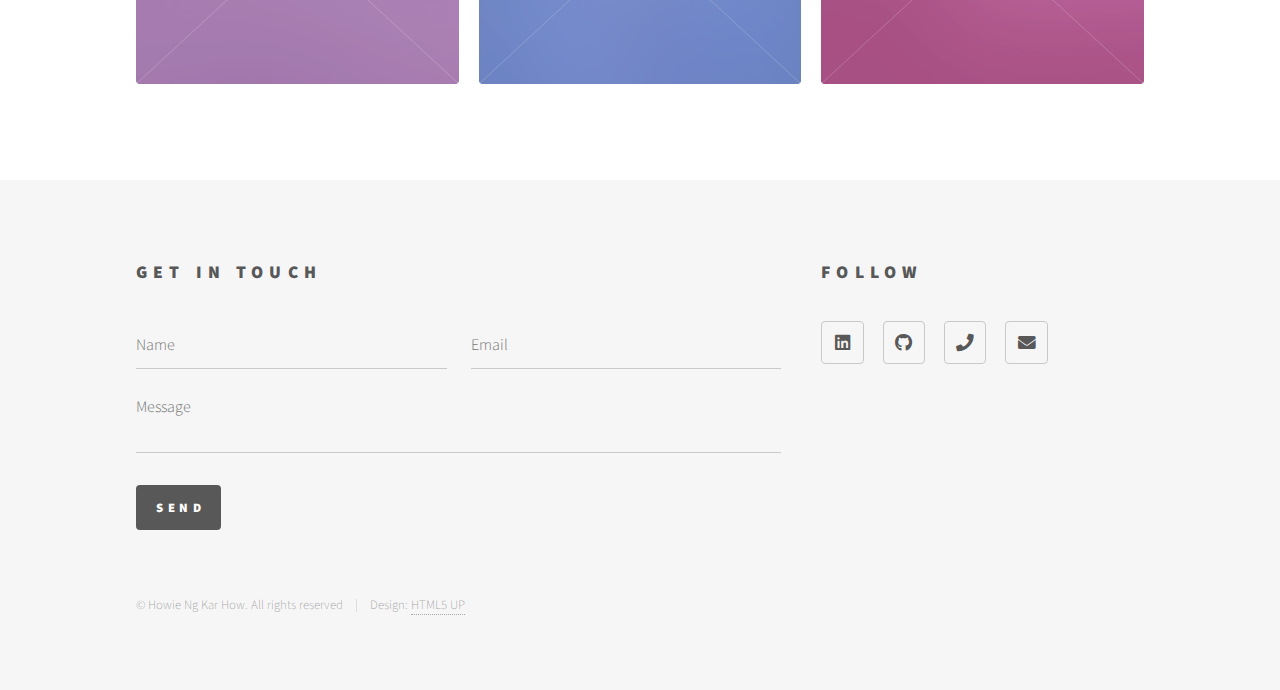
==== commit 52b907a8: "20200305 1017" ====
--- a/static/index.html
+++ b/static/index.html
@@ -43,7 +43,7 @@
 							<li><a href="/static/generic.html">Ipsum veroeros</a></li>
 							<li><a href="/static/generic.html">Tempus etiam</a></li>
 							<li><a href="/static/generic.html">Consequat dolor</a></li>
-							<li><a href="/static/elements.html">/static/elements</a></li>
+							<li><a href="/static/elements.html">Elements</a></li>
 						</ul>
 					</nav>
 
@@ -217,18 +217,14 @@
 							<section>
 								<h2>Follow</h2>
 								<ul class="icons">
-									<li><a href="#" class="icon brands style2 fa-twitter"><span class="label">Twitter</span></a></li>
-									<li><a href="#" class="icon brands style2 fa-facebook-f"><span class="label">Facebook</span></a></li>
-									<li><a href="#" class="icon brands style2 fa-instagram"><span class="label">Instagram</span></a></li>
-									<li><a href="#" class="icon brands style2 fa-dribbble"><span class="label">Dribbble</span></a></li>
-									<li><a href="#" class="icon brands style2 fa-github"><span class="label">GitHub</span></a></li>
-									<li><a href="#" class="icon brands style2 fa-500px"><span class="label">500px</span></a></li>
-									<li><a href="#" class="icon solid style2 fa-phone"><span class="label">Phone</span></a></li>
-									<li><a href="#" class="icon solid style2 fa-envelope"><span class="label">Email</span></a></li>
+									<li><a href="https://www.linkedin.com/in/howiengkarhow/" class="icon brands style2 fa-linkedin"><span class="label">LinkedIn</span></a></li>
+									<li><a href="https://github.com/hakngrow/" class="icon brands style2 fa-github"><span class="label">GitHub</span></a></li>
+									<li><a href="tel:+65-93682388" class="icon solid style2 fa-phone"><span class="label">Phone</span></a></li>
+									<li><a href="mailto:hakngrow@gmail.com" class="icon solid style2 fa-envelope"><span class="label">Email</span></a></li>
 								</ul>
 							</section>
 							<ul class="copyright">
-								<li>&copy; Untitled. All rights reserved</li><li>Design: <a href="http://html5up.net">HTML5 UP</a></li>
+								<li>&copy; Howie Ng Kar How. All rights reserved</li><li>Design: <a href="http://html5up.net">HTML5 UP</a></li>
 							</ul>
 						</div>
 					</footer>
